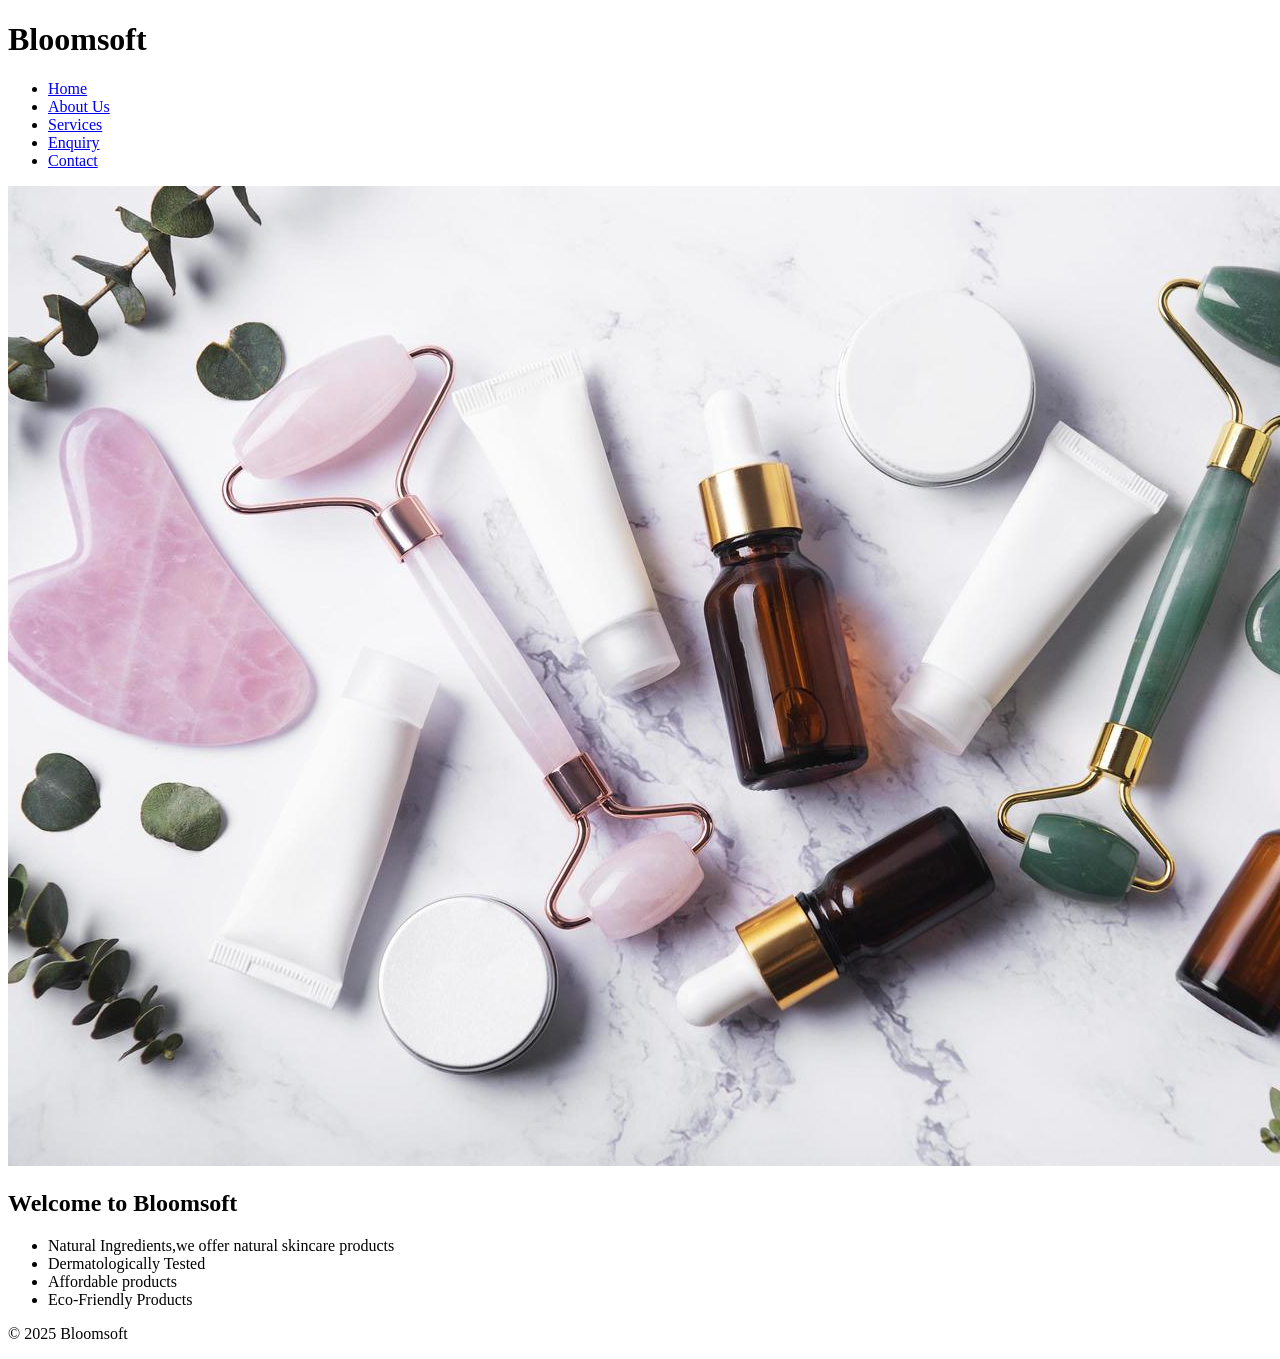
==== index.html @ 3a9ed4f7 "Initial commit" ====
<!DOCTYPE html>
<html lang="en">
<head>
  <meta charset="UTF-8">
  <title>Bloomsoft Home</title>
</head>
<body>
  <header>
    <h1>Bloomsoft</h1>
    <nav>
      <ul>
        <li><a href="index.html">Home</a></li>
        <li><a href="about.html">About Us</a></li>
        <li><a href="services.html">Services</a></li>
        <li><a href="enquiry.html">Enquiry</a></li>
        <li><a href="contact.html">Contact</a></li>
      </ul>
    </nav>
  </header>
  <img src="img3.jpg" alt="WEDE">

  <section>
    <h2>Welcome to Bloomsoft</h2>
    <ul>
       <li>Natural Ingredients,we offer natural skincare products</li>
       <li>Dermatologically Tested</li>
       <li>Affordable products </li>
       <li>Eco-Friendly Products</li>
    </ul>
                
    
  </section>
  <footer>
    <p>&copy 2025 Bloomsoft</p>
  </footer>

</body>
</html>
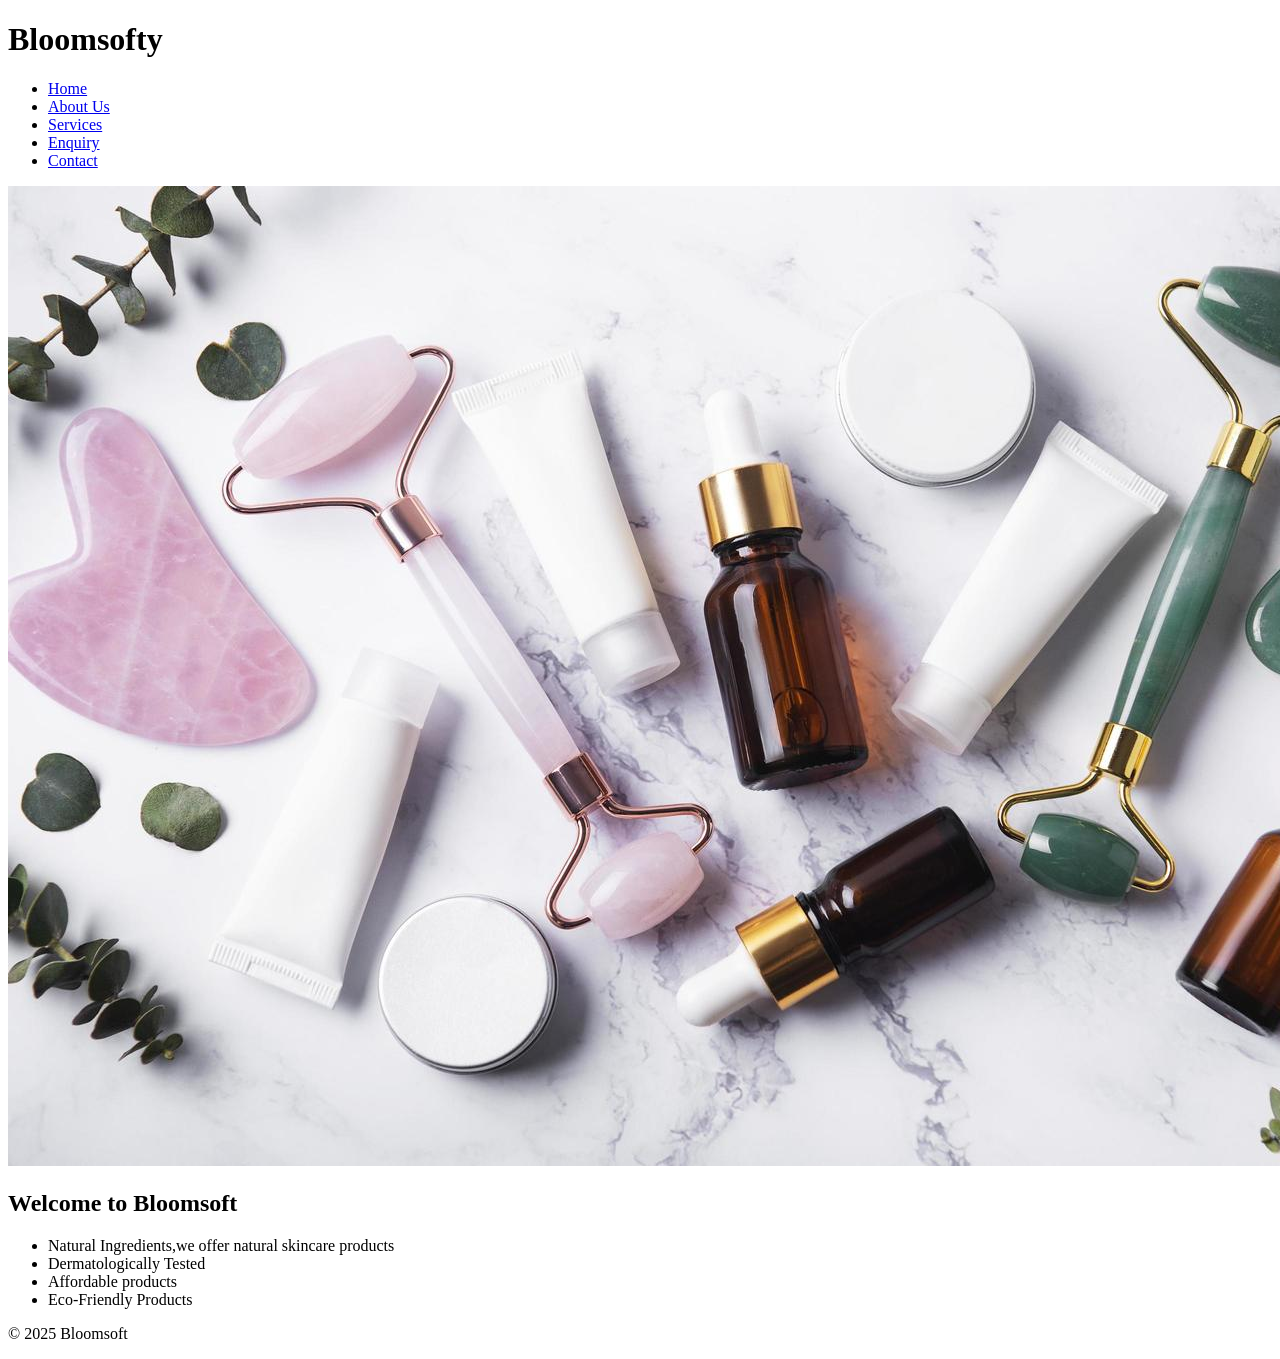
==== commit 0d9af6e1: "third commit" ====
--- a/index.html
+++ b/index.html
@@ -6,7 +6,7 @@
 </head>
 <body>
   <header>
-    <h1>Bloomsoft</h1>
+    <h1>Bloomsofty</h1>
     <nav>
       <ul>
         <li><a href="index.html">Home</a></li>
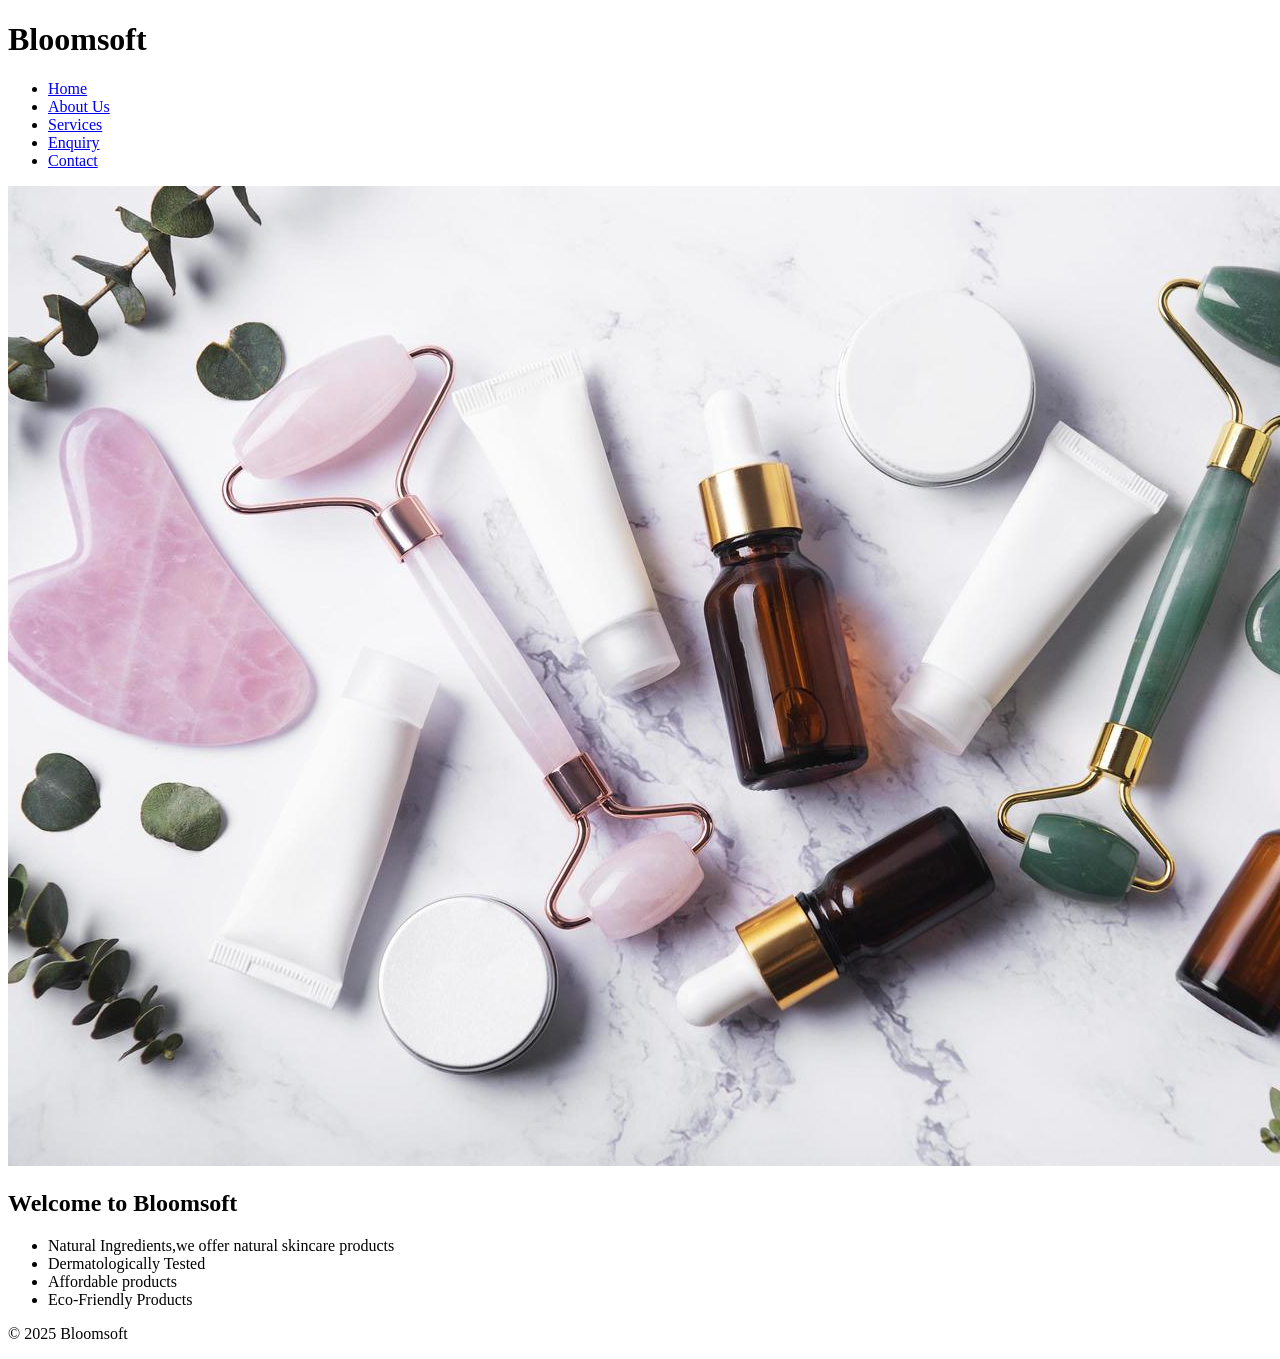
==== commit d0f20394: "third commit" ====
--- a/index.html
+++ b/index.html
@@ -6,7 +6,7 @@
 </head>
 <body>
   <header>
-    <h1>Bloomsofty</h1>
+    <h1>Bloomsoft</h1>
     <nav>
       <ul>
         <li><a href="index.html">Home</a></li>
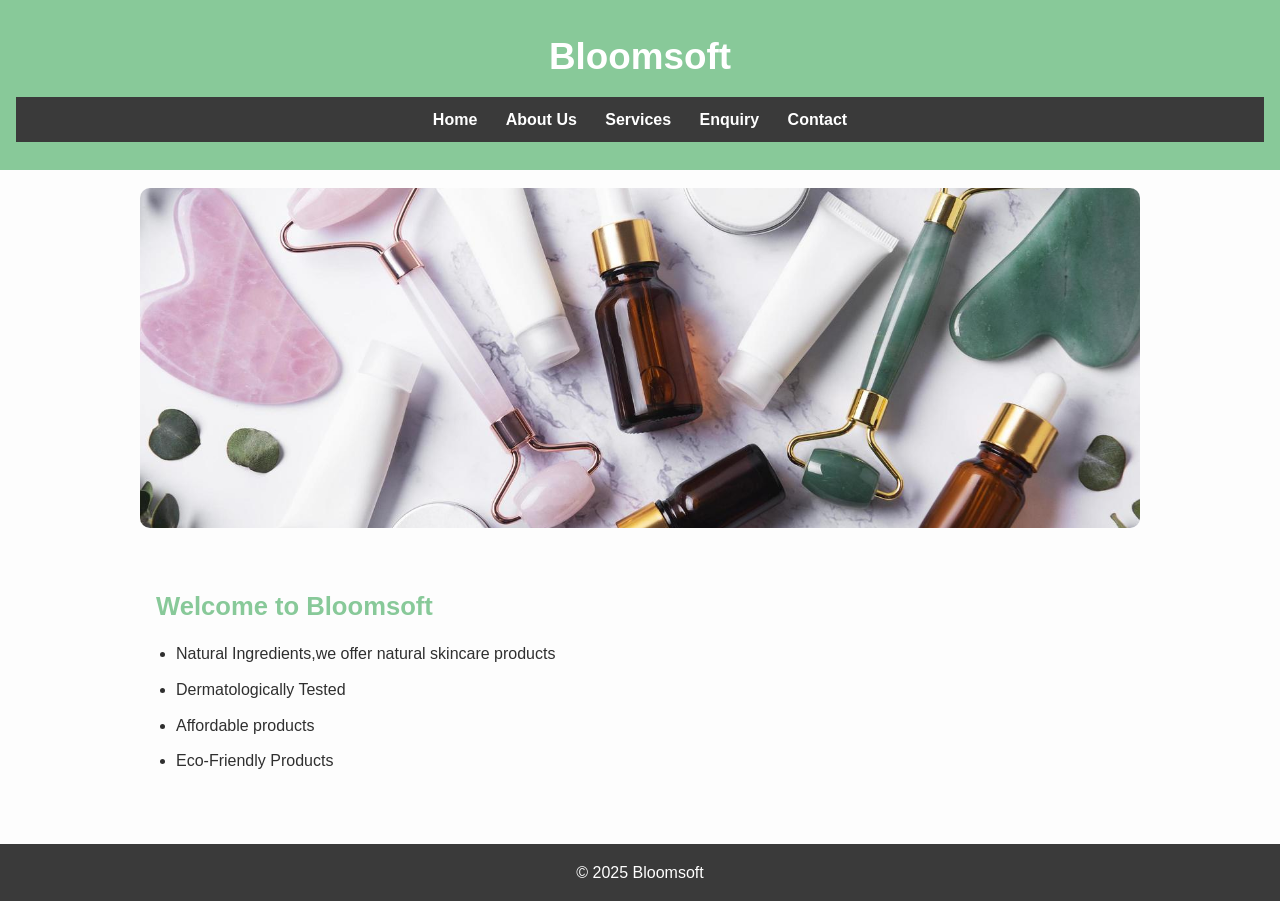
==== commit 11108bef: "Add Bloomsoft skincare website with shared CSS" ====
--- a/index.html
+++ b/index.html
@@ -1,6 +1,9 @@
 <!DOCTYPE html>
 <html lang="en">
 <head>
+
+  <link rel="stylesheet" href="style.css">
+
   <meta charset="UTF-8">
   <title>Bloomsoft Home</title>
 </head>
--- a/style.css
+++ b/style.css
@@ -0,0 +1,231 @@
+/* ===========================
+   BLOOMSOFT SKINCARE WEBSITE
+   Shared styling for all pages
+   =========================== */
+
+/* 1. Global Reset */
+* {
+  margin: 0;
+  padding: 0;
+  box-sizing: border-box;
+}
+
+/* 2. CSS Variables */
+:root {
+  --bg: #fdfdfd;
+  --text: #2f2f2f;
+  --leaf: #88c999;
+  --leaf-dark: #66a777;
+  --ink: #2b2b2b;
+  --nav: #3a3a3a;
+  --card: #ffffff;
+  --border: rgba(0, 0, 0, 0.12);
+}
+
+/* 3. Body & Typography */
+body {
+  font-family: Arial, Helvetica, sans-serif;
+  background: var(--bg);
+  color: var(--text);
+  line-height: 1.6;
+}
+
+/* 4. Layout Helpers */
+main {
+  padding: 40px 16px;
+}
+
+.container {
+  max-width: 1000px;
+  margin: 0 auto;
+}
+
+/* 5. Header */
+header {
+  background: var(--leaf);
+  color: white;
+  text-align: center;
+  padding: 28px 16px;
+}
+
+header h1 {
+  font-size: clamp(1.8rem, 3vw, 2.3rem);
+  margin-bottom: 10px;
+}
+
+header h2 {
+  font-weight: 500;
+  opacity: 0.95;
+  margin-top: 4px;
+}
+
+/* 6. Navigation */
+nav {
+  background: var(--nav);
+  text-align: center;
+}
+
+nav ul {
+  list-style: none;
+  padding: 10px 8px;
+}
+
+nav ul li {
+  display: inline-block;
+  margin: 0 12px;
+}
+
+nav ul li a {
+  color: white;
+  text-decoration: none;
+  font-weight: bold;
+}
+
+nav ul li a:hover {
+  color: var(--leaf);
+}
+
+/* 7. Hero / Sections */
+section {
+  padding: 40px 16px;
+}
+
+section,
+main {
+  max-width: 1000px;
+  margin: 0 auto;
+}
+
+section h2 {
+  color: var(--leaf);
+  margin-bottom: 14px;
+  font-size: 1.6rem;
+}
+
+section p {
+  margin-bottom: 12px;
+}
+
+section ul {
+  padding-left: 20px;
+  margin-top: 10px;
+}
+
+/* 8. Images */
+img {
+  display: block;
+  width: min(100%, 1000px);
+  max-height: 340px;
+  object-fit: cover;
+  margin: 18px auto;
+  border-radius: 10px;
+}
+
+/* 9. Services list (ul direct under section) */
+section > ul {
+  margin: 10px 0;
+}
+
+section > ul li {
+  margin: 10px 0;
+}
+
+/* 10. Forms */
+form {
+  background: var(--card);
+  border: 1px solid var(--border);
+  border-radius: 14px;
+  padding: 18px;
+  max-width: 720px;
+  margin: 0 auto;
+}
+
+form label {
+  font-weight: bold;
+  margin-top: 10px;
+  display: inline-block;
+}
+
+form input,
+form textarea {
+  width: 100%;
+  padding: 11px 12px;
+  margin-top: 6px;
+  border: 1px solid rgba(0, 0, 0, 0.2);
+  border-radius: 8px;
+  outline: none;
+  font-size: 1rem;
+  background: #fff;
+}
+
+form textarea {
+  min-height: 120px;
+  resize: vertical;
+}
+
+form input:focus,
+form textarea:focus {
+  border-color: rgba(136, 201, 153, 0.9);
+  box-shadow: 0 0 0 3px rgba(136, 201, 153, 0.25);
+}
+
+form button {
+  margin-top: 16px;
+  padding: 12px 14px;
+  background: var(--leaf);
+  color: #fff;
+  border: none;
+  border-radius: 8px;
+  cursor: pointer;
+  font-weight: bold;
+}
+
+form button:hover {
+  background: var(--leaf-dark);
+}
+
+/* 11. Contact */
+#contact address {
+  max-width: 720px;
+  margin: 0 auto;
+  background: var(--card);
+  border: 1px solid var(--border);
+  border-radius: 14px;
+  padding: 18px;
+}
+
+#contact address p {
+  margin: 8px 0;
+}
+
+/* 12. Footer */
+footer {
+  background: var(--nav);
+  color: white;
+  text-align: center;
+  padding: 16px;
+  margin-top: 20px;
+}
+
+/* 13. Responsiveness */
+@media (max-width: 650px) {
+  nav ul li {
+    margin: 8px 6px;
+    display: inline-block;
+  }
+
+  header {
+    padding: 22px 12px;
+  }
+
+  section,
+  main {
+    padding-left: 12px;
+    padding-right: 12px;
+  }
+
+  img {
+    max-height: 260px;
+  }
+}
+
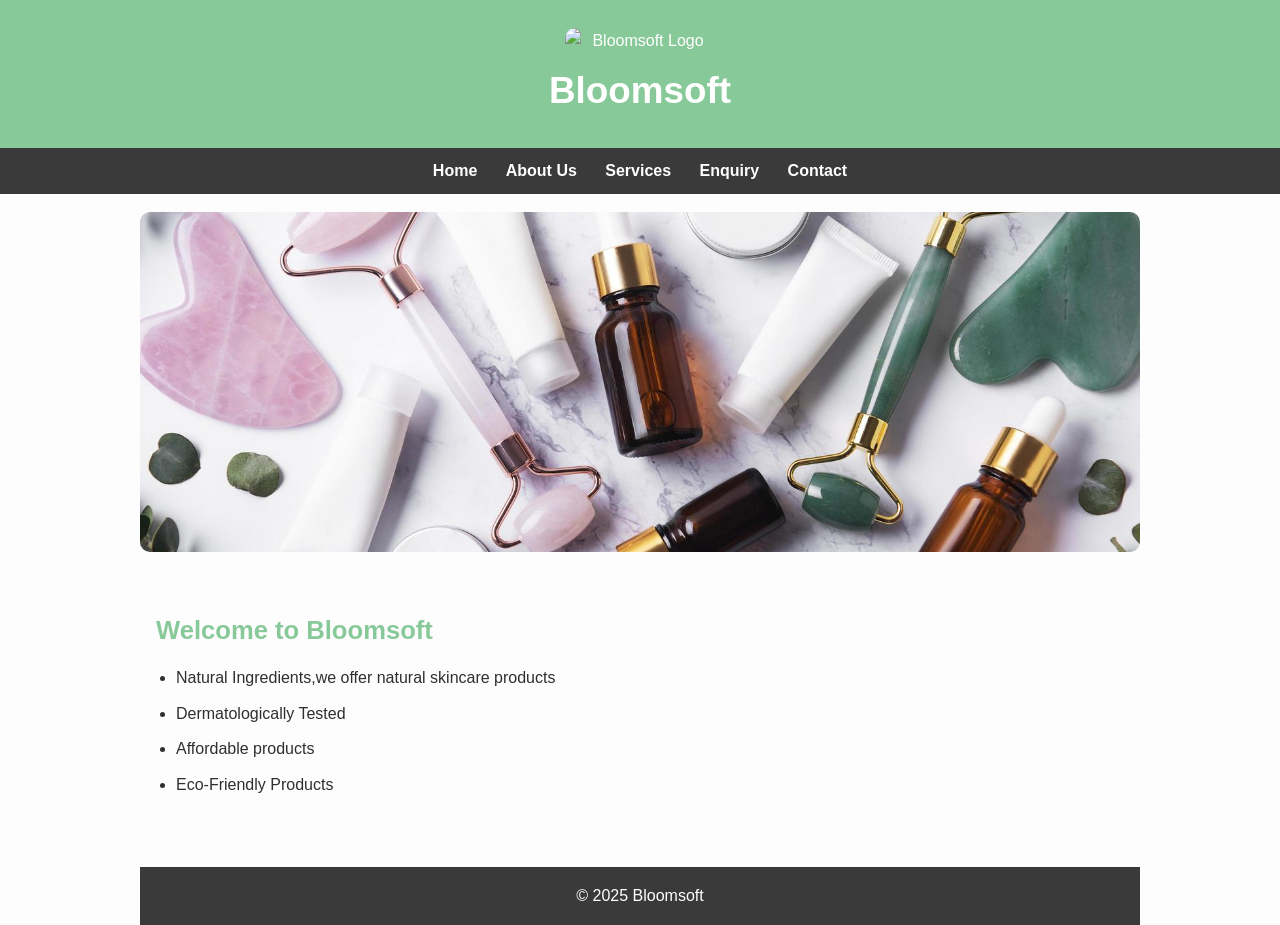
==== commit 91f2ea18: "Fix header logo styling and clean up alignment" ====
--- a/index.html
+++ b/index.html
@@ -9,7 +9,14 @@
 </head>
 <body>
   <header>
-    <h1>Bloomsoft</h1>
+    
+  <div class="logo">
+    <img src="images/bloomsoft-logo.png" alt="Bloomsoft Logo" width="150">
+  </div>
+  <h1>Bloomsoft</h1>
+</header>
+
+    
     <nav>
       <ul>
         <li><a href="index.html">Home</a></li>
@@ -34,8 +41,8 @@
     
   </section>
   <footer>
-    <p>&copy 2025 Bloomsoft</p>
+    <p>&copy; 2025 Bloomsoft</p>
   </footer>
-
 </body>
 </html>
+
--- a/style.css
+++ b/style.css
@@ -8,6 +8,11 @@
   margin: 0;
   padding: 0;
   box-sizing: border-box;
+}
+.logo img {
+  display: block;
+  margin: 0 auto;
+  max-width: 150px;
 }
 
 /* 2. CSS Variables */
@@ -38,7 +43,20 @@
 .container {
   max-width: 1000px;
   margin: 0 auto;
-}
+  padding: 0 16px;
+}
+
+/* Default page body alignment */
+body > section,
+body > main,
+body > footer {
+  max-width: 1000px;
+  margin-left: auto;
+  margin-right: auto;
+  padding-left: 16px;
+  padding-right: 16px;
+}
+
 
 /* 5. Header */
 header {
@@ -48,10 +66,25 @@
   padding: 28px 16px;
 }
 
+header .logo {
+  display: flex;
+  justify-content: center;
+  align-items: center;
+  margin: 0 auto 8px;
+}
+
+header .logo img {
+  display: block;
+  max-width: 150px;
+  height: auto;
+  margin: 0;
+}
+
 header h1 {
   font-size: clamp(1.8rem, 3vw, 2.3rem);
-  margin-bottom: 10px;
-}
+  margin: 0;
+}
+
 
 header h2 {
   font-weight: 500;
@@ -120,6 +153,19 @@
   margin: 18px auto;
   border-radius: 10px;
 }
+
+/* Keep list content aligned nicely when there isn't a dedicated wrapper */
+section > ul {
+  max-width: 900px;
+  margin-left: auto;
+  margin-right: auto;
+}
+
+/* Contact/other address text alignment */
+address {
+  text-align: left;
+}
+
 
 /* 9. Services list (ul direct under section) */
 section > ul {
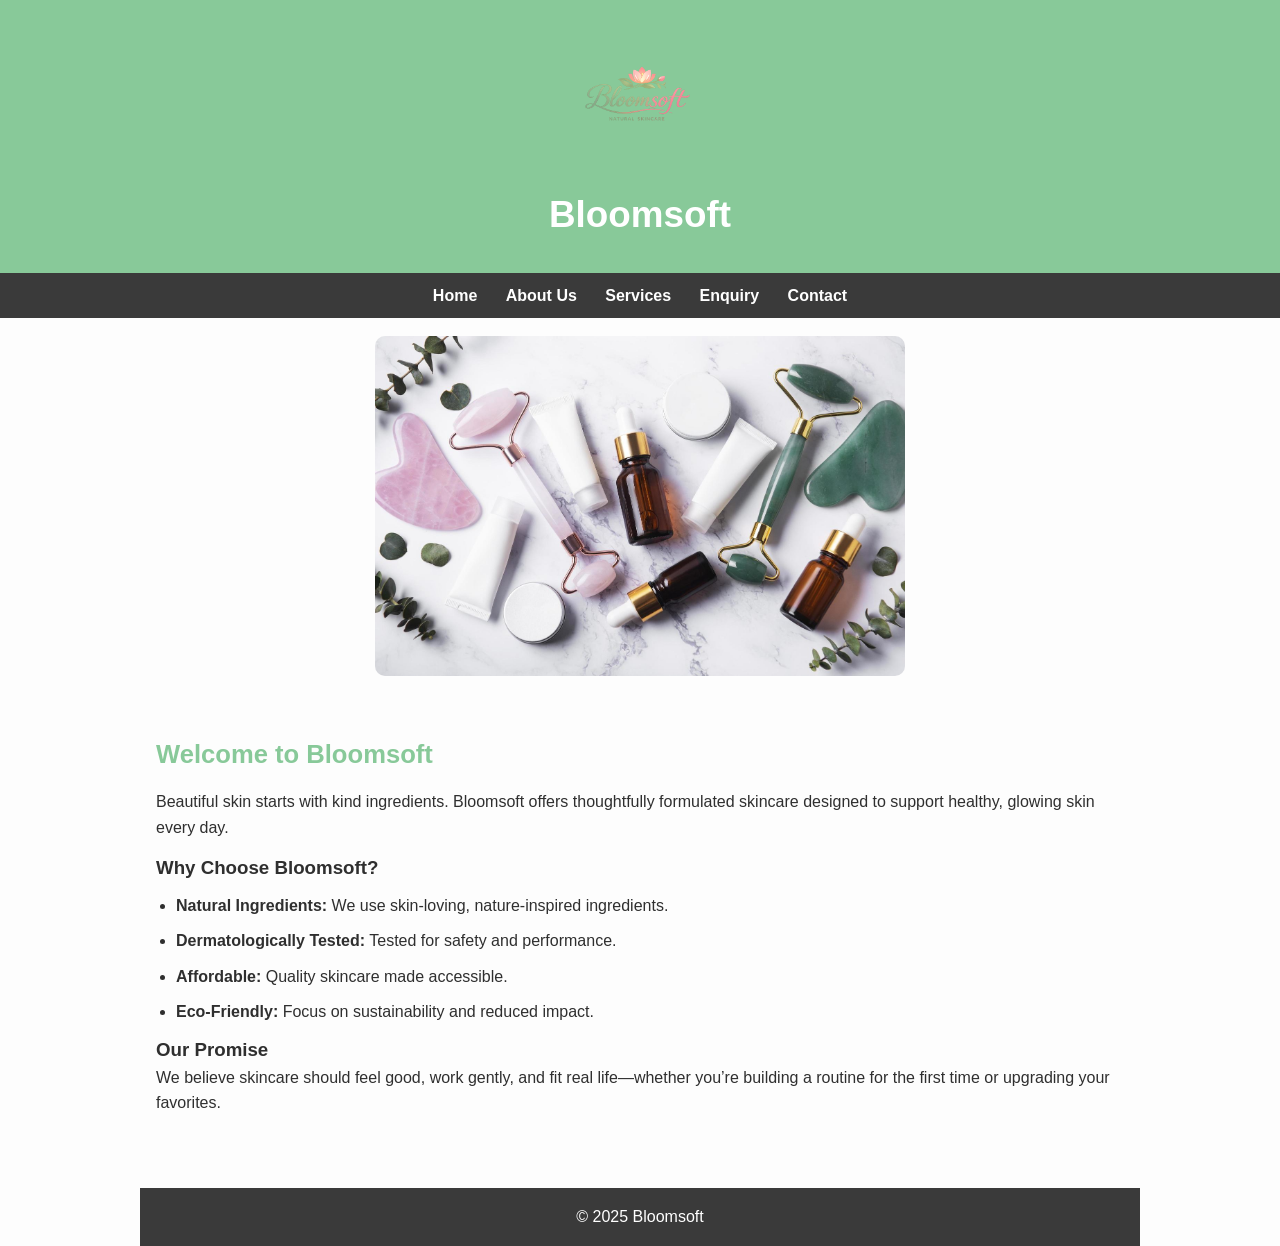
==== commit 2deb51a1: "Add skincare content and shared CSS" ====
--- a/index.html
+++ b/index.html
@@ -11,7 +11,7 @@
   <header>
     
   <div class="logo">
-    <img src="images/bloomsoft-logo.png" alt="Bloomsoft Logo" width="150">
+<img src="logo.png" alt="Bloomsoft Logo" width="150">
   </div>
   <h1>Bloomsoft</h1>
 </header>
@@ -31,14 +31,18 @@
 
   <section>
     <h2>Welcome to Bloomsoft</h2>
+    <p>Beautiful skin starts with kind ingredients. Bloomsoft offers thoughtfully formulated skincare designed to support healthy, glowing skin every day.</p>
+
+    <h3>Why Choose Bloomsoft?</h3>
     <ul>
-       <li>Natural Ingredients,we offer natural skincare products</li>
-       <li>Dermatologically Tested</li>
-       <li>Affordable products </li>
-       <li>Eco-Friendly Products</li>
+      <li><strong>Natural Ingredients:</strong> We use skin-loving, nature-inspired ingredients.</li>
+      <li><strong>Dermatologically Tested:</strong> Tested for safety and performance.</li>
+      <li><strong>Affordable:</strong> Quality skincare made accessible.</li>
+      <li><strong>Eco-Friendly:</strong> Focus on sustainability and reduced impact.</li>
     </ul>
-                
-    
+
+    <h3>Our Promise</h3>
+    <p>We believe skincare should feel good, work gently, and fit real life—whether you’re building a routine for the first time or upgrading your favorites.</p>
   </section>
   <footer>
     <p>&copy; 2025 Bloomsoft</p>
@@ -46,3 +50,4 @@
 </body>
 </html>
 
+
--- a/style.css
+++ b/style.css
@@ -147,7 +147,9 @@
 /* 8. Images */
 img {
   display: block;
-  width: min(100%, 1000px);
+  width: auto;
+  max-width: 100%;
+  height: auto;
   max-height: 340px;
   object-fit: cover;
   margin: 18px auto;
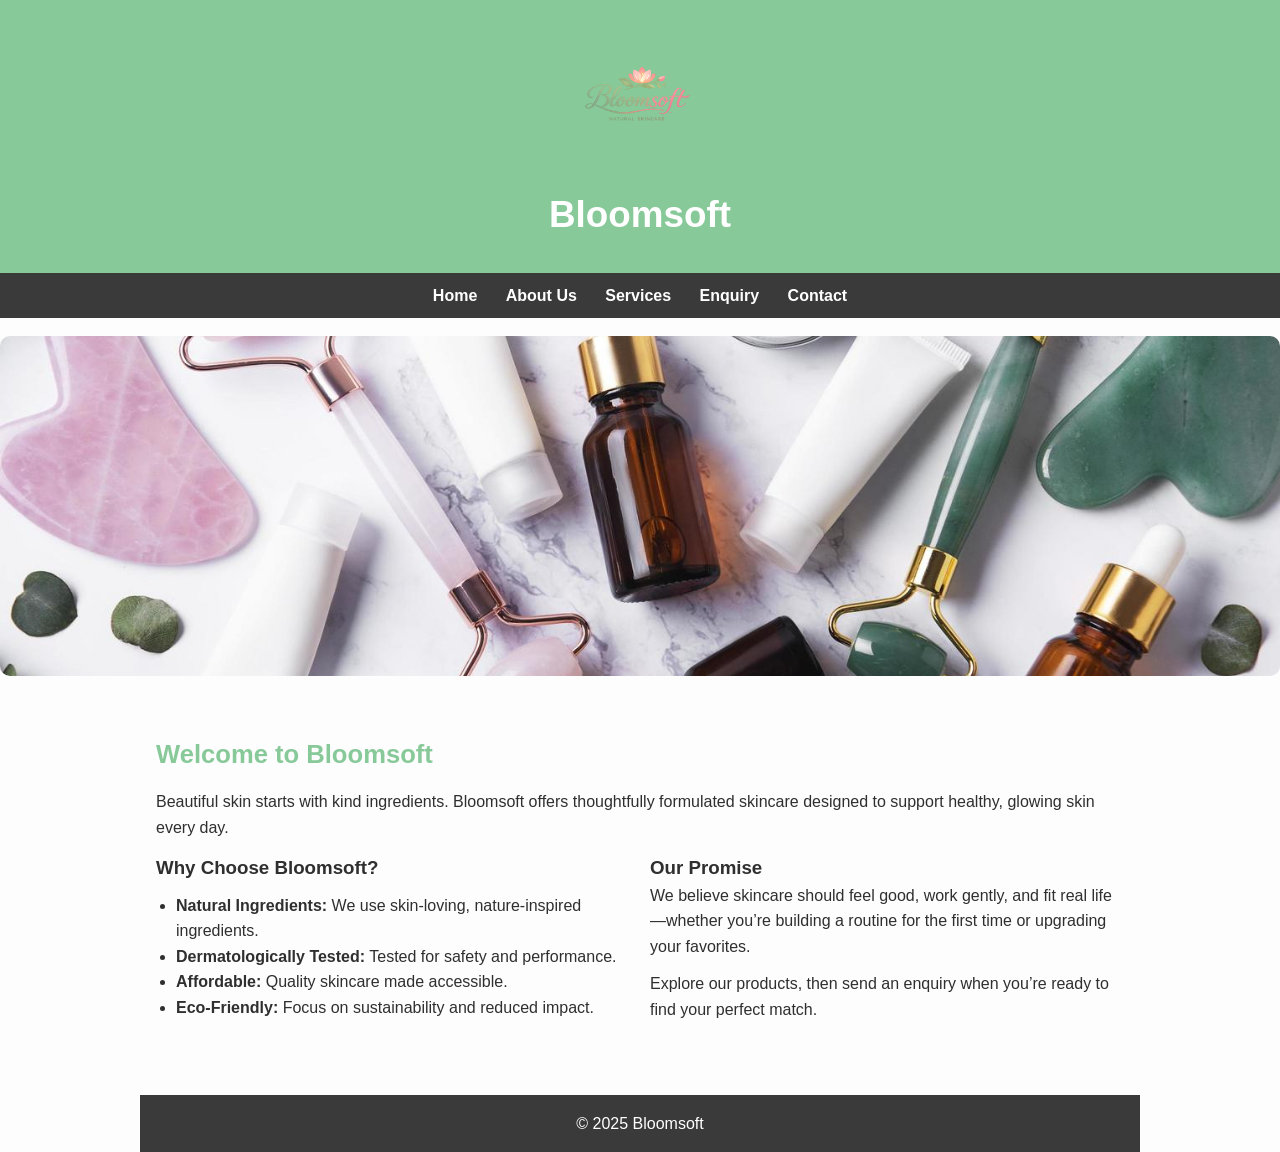
==== commit 16a59c4d: "Responsive layout, relative units, and changelog" ====
--- a/index.html
+++ b/index.html
@@ -33,17 +33,25 @@
     <h2>Welcome to Bloomsoft</h2>
     <p>Beautiful skin starts with kind ingredients. Bloomsoft offers thoughtfully formulated skincare designed to support healthy, glowing skin every day.</p>
 
-    <h3>Why Choose Bloomsoft?</h3>
-    <ul>
-      <li><strong>Natural Ingredients:</strong> We use skin-loving, nature-inspired ingredients.</li>
-      <li><strong>Dermatologically Tested:</strong> Tested for safety and performance.</li>
-      <li><strong>Affordable:</strong> Quality skincare made accessible.</li>
-      <li><strong>Eco-Friendly:</strong> Focus on sustainability and reduced impact.</li>
-    </ul>
+    <div class="columns">
+      <div>
+        <h3>Why Choose Bloomsoft?</h3>
+        <ul>
+          <li><strong>Natural Ingredients:</strong> We use skin-loving, nature-inspired ingredients.</li>
+          <li><strong>Dermatologically Tested:</strong> Tested for safety and performance.</li>
+          <li><strong>Affordable:</strong> Quality skincare made accessible.</li>
+          <li><strong>Eco-Friendly:</strong> Focus on sustainability and reduced impact.</li>
+        </ul>
+      </div>
 
-    <h3>Our Promise</h3>
-    <p>We believe skincare should feel good, work gently, and fit real life—whether you’re building a routine for the first time or upgrading your favorites.</p>
+      <div>
+        <h3>Our Promise</h3>
+        <p>We believe skincare should feel good, work gently, and fit real life—whether you’re building a routine for the first time or upgrading your favorites.</p>
+        <p>Explore our products, then send an enquiry when you’re ready to find your perfect match.</p>
+      </div>
+    </div>
   </section>
+
   <footer>
     <p>&copy; 2025 Bloomsoft</p>
   </footer>
--- a/style.css
+++ b/style.css
@@ -147,14 +147,15 @@
 /* 8. Images */
 img {
   display: block;
-  width: auto;
+  width: 100%;
   max-width: 100%;
   height: auto;
   max-height: 340px;
   object-fit: cover;
-  margin: 18px auto;
-  border-radius: 10px;
-}
+  margin: 1.125rem auto; /* relative units */
+  border-radius: 0.625rem; /* relative units */
+}
+
 
 /* Keep list content aligned nicely when there isn't a dedicated wrapper */
 section > ul {
@@ -256,6 +257,13 @@
 }
 
 /* 13. Responsiveness */
+@media (max-width: 900px) {
+  /* Multi-column layouts collapse gracefully */
+  .columns {
+    grid-template-columns: 1fr;
+  }
+}
+
 @media (max-width: 650px) {
   nav ul li {
     margin: 8px 6px;
@@ -275,5 +283,23 @@
   img {
     max-height: 260px;
   }
-}
-
+
+  /* Make sure any card/grid sections become single column on small screens */
+  .columns {
+    grid-template-columns: 1fr;
+  }
+}
+
+/* 14. Multi-column layout utility */
+.columns {
+  display: grid;
+  grid-template-columns: repeat(2, minmax(0, 1fr));
+  gap: 1.25rem;
+  align-items: start;
+}
+
+.columns > * {
+  min-width: 0;
+}
+
+
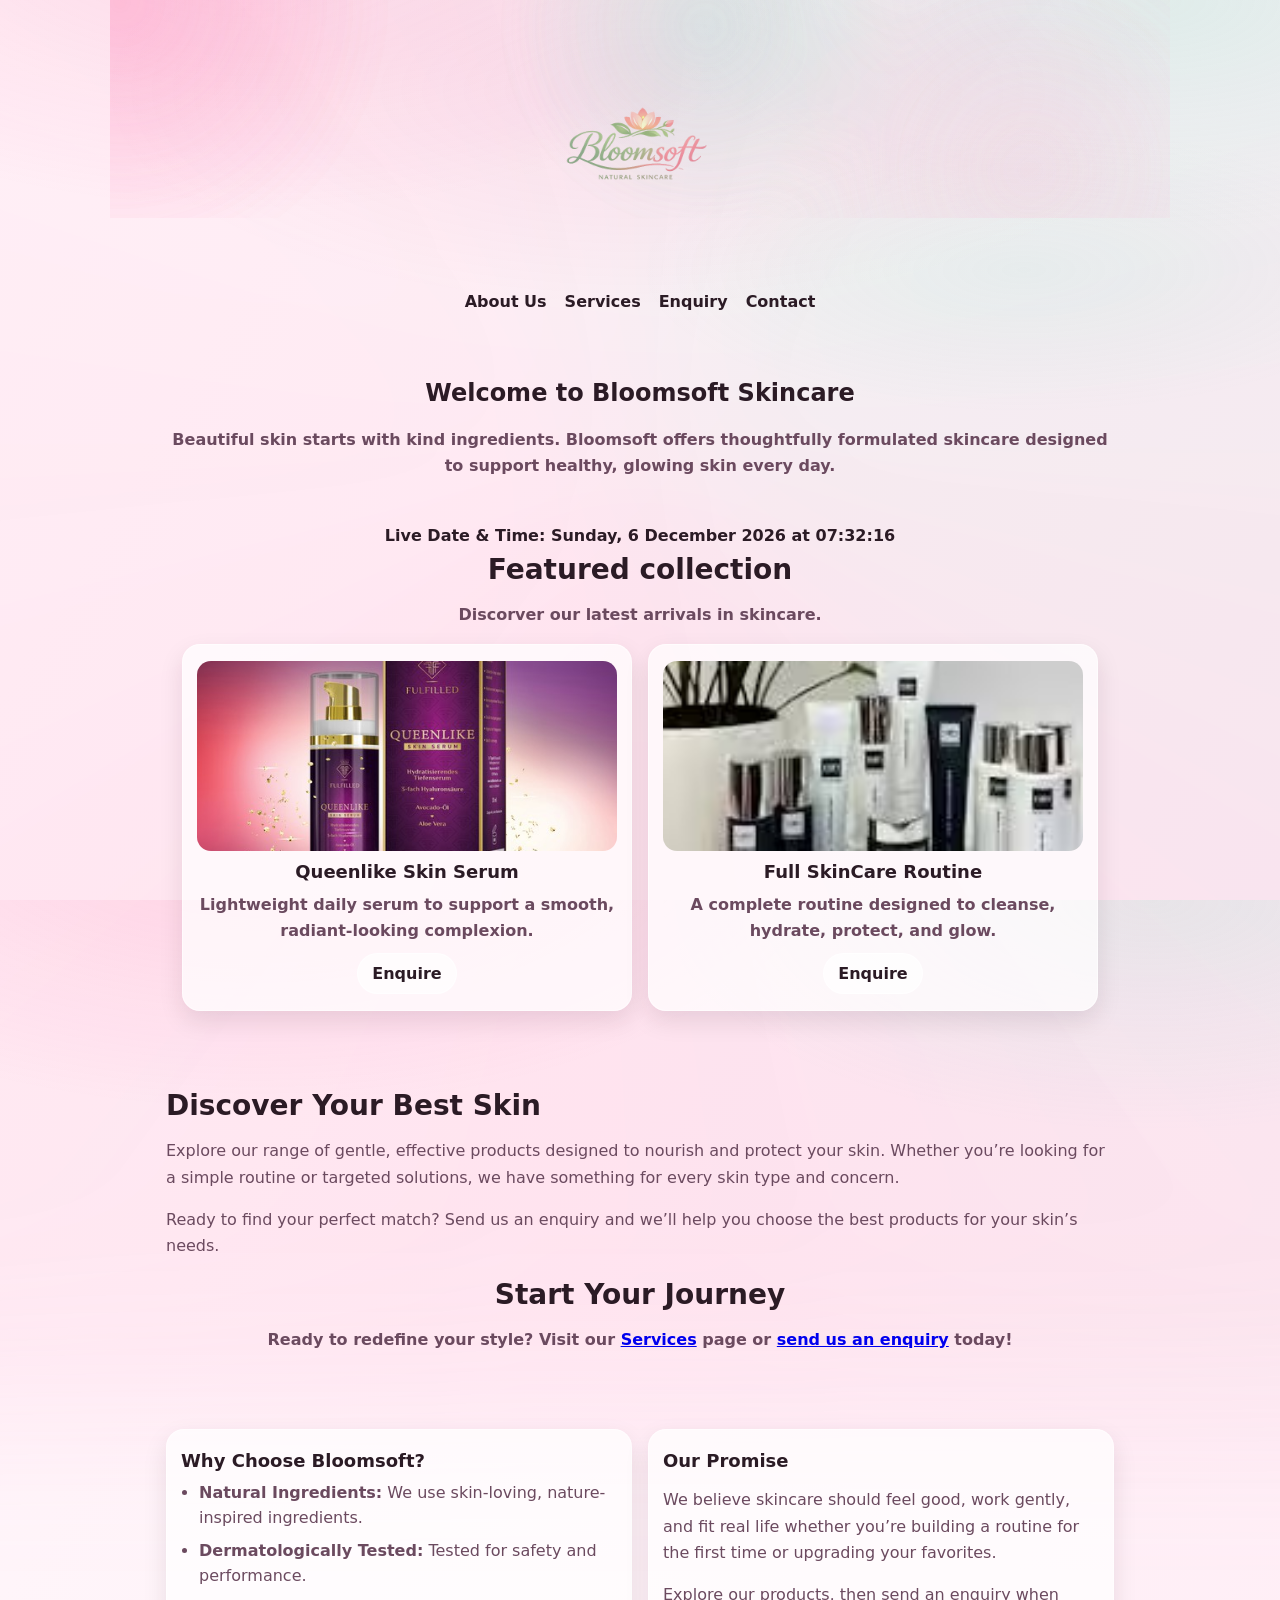
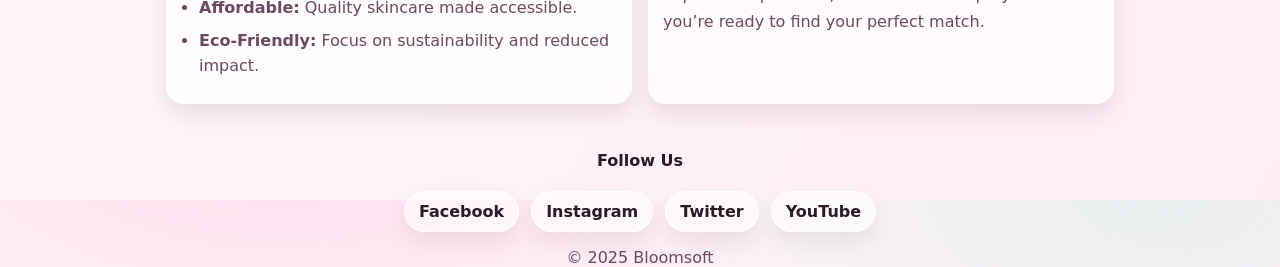
==== commit 528af711: "part 3 complete" ====
--- a/index.html
+++ b/index.html
@@ -1,37 +1,104 @@
 <!DOCTYPE html>
 <html lang="en">
 <head>
-
-  <link rel="stylesheet" href="style.css">
-
-  <meta charset="UTF-8">
-  <title>Bloomsoft Home</title>
+   <meta charset="UTF-8">
+    <meta name="viewport" content="width=device-width, initial-scale=1.0">
+    <meta name="description" content="in Polokwane. Phone:065 982 6078,Email : support@bloomsoftskincare.com . Find us at Bloomsoft  Skincare.">
+    <meta name="keywords" content="contact Bloomsoft  Skincare, Polokwane, phone, email, address,Bloomsoft  Skincare enquiry, South Africa">
+    <title> Bloomsoft  Skincare </title>
+    <link rel="stylesheet" href="./CSS/style.css">
+    <link rel="stylesheet" href="../CSS/style.css">
 </head>
 <body>
+
   <header>
-    
-  <div class="logo">
-<img src="logo.png" alt="Bloomsoft Logo" width="150">
+     <div class="page-bg" aria-hidden="true"></div>
+
+      <!-- Logo -->
+  
+  <img src="./Assests/logo.png" alt=" Bloomsoft" width="200">
+  
+  <!-- Navigation (shared header links) -->
+  <nav class="top-nav" aria-label="Primary">
+     <div style="text-align:center;">
+         <h2 style="margin-top:18px; color: var(--primary);"></h2>
+        <ul style="list-style:none; padding-left:0; display:flex; flex-wrap:wrap; justify-content:center; gap:10px; margin:0;">
+      <li><a href="pages/about.html">About Us</a></li>
+      <li><a href="pages/services.html">Services</a></li>
+      <li><a href="pages/enquiry.html">Enquiry</a></li>
+      <li><a href="pages/contact.html">Contact</a></li>
+    </ul>
   </div>
-  <h1>Bloomsoft</h1>
+  </nav>
+
+  <div class="skin-glow" aria-hidden="true"></div>
+  <div class="bubbles" aria-hidden="true">
+   
+  </div>
 </header>
 
-    
-    <nav>
-      <ul>
-        <li><a href="index.html">Home</a></li>
-        <li><a href="about.html">About Us</a></li>
-        <li><a href="services.html">Services</a></li>
-        <li><a href="enquiry.html">Enquiry</a></li>
-        <li><a href="contact.html">Contact</a></li>
-      </ul>
-    </nav>
-  </header>
-  <img src="img3.jpg" alt="WEDE">
+
+<!-- Hero Heading -->
+     <main>
+
+    <section>
+        <strong>
+        <h1 style="text-align:center;">Welcome to Bloomsoft Skincare</h1>
+        <p style="text-align:center; margin-top:6px;">
+            Beautiful skin starts with kind ingredients. Bloomsoft offers thoughtfully formulated skincare designed to support healthy, glowing skin every day.</p>
+            <section class="featured" style="text-align: center;">
+                 <div class="info-item" style="text-align:center; margin-top:12px;">
+                  <strong>Live Date &amp; Time:</strong>
+                  <span id="contactDateTime" style="font-weight: 600;"></span>
+                  </div>
+               <h2>Featured collection</h2>
+            
+
+               <p>Discorver our latest arrivals in skincare.</p>
+
+               <!-- Latest arrivals (2 featured products) -->
+               <div class="columns featured-products" style="margin-top:14px;">
+                 <div class="product-card">
+                   <img src="./Assests/QUEENLIKE SKIN SERUM.jpg" alt="Queenlike Skin Serum" class="product-img">
+
+                   <h3 class="product-title">Queenlike Skin Serum</h3>
+                   <p class="product-desc">Lightweight daily serum to support a smooth, radiant-looking complexion.</p>
+                   <a class="product-link" href="pages/enquiry.html">Enquire</a>
+                 </div>
+
+                 <div class="product-card">
+                   <img src="./Assests/Full SkinCare Routine.avif" alt="Full SkinCare Routine" class="product-img">
+
+                   <h3 class="product-title">Full SkinCare Routine</h3>
+                   <p class="product-desc">A complete routine designed to cleanse, hydrate, protect, and glow.</p>
+                   <a class="product-link" href="pages/enquiry.html">Enquire</a>
+                 </div>
+               </div>
+
+
+               
+   
+              </section>
+        </strong>
+    </section>
+   
+    </main>
+
+    <!-- Call to Action -->
+     <section>
+    <h2>Discover Your Best Skin</h2>
+    <p>Explore our range of gentle, effective products designed to nourish and protect your skin. Whether you’re looking for a simple routine or targeted solutions, we have something for every skin type and concern.</p>
+    <p>Ready to find your perfect match? Send us an enquiry and we’ll help you choose the best products for your skin’s needs.</p>
+     <strong>
+        <h2 style="text-align:center; margin-top:18px;">Start Your Journey</h2>
+        <p style="text-align:center;">
+            Ready to redefine your style? Visit our <a href="pages/services.html">Services</a> page
+            or <a href="pages/enquiry.html">send us an enquiry</a> today!
+        </p>
+        </strong>
+     </section>
 
   <section>
-    <h2>Welcome to Bloomsoft</h2>
-    <p>Beautiful skin starts with kind ingredients. Bloomsoft offers thoughtfully formulated skincare designed to support healthy, glowing skin every day.</p>
 
     <div class="columns">
       <div>
@@ -46,16 +113,28 @@
 
       <div>
         <h3>Our Promise</h3>
-        <p>We believe skincare should feel good, work gently, and fit real life—whether you’re building a routine for the first time or upgrading your favorites.</p>
+        <p>We believe skincare should feel good, work gently, and fit real life whether you’re building a routine for the first time or upgrading your favorites.</p>
         <p>Explore our products, then send an enquiry when you’re ready to find your perfect match.</p>
       </div>
     </div>
   </section>
 
+
+     <div style="text-align:center;">
+  <div class="social">
+                <h4>Follow Us</h4>
+                <div class="social-links" style="justify-content:center;">
+                    <a href="https://facebook.com">Facebook</a>
+                    <a href="https://instagram.com" class="instagram">Instagram</a>
+                    <a href="https://twitter.com" class="twitter">Twitter</a>
+                    <a href="https://youtube.com" class="youtube">YouTube</a>
+                </div>
+            </div>
+      </div>
+
   <footer>
     <p>&copy; 2025 Bloomsoft</p>
   </footer>
+  <script src="./JS/app.js"></script>
 </body>
 </html>
-
-
--- a/CSS/style.css
+++ b/CSS/style.css
@@ -0,0 +1,485 @@
+/* Bloomsoft Skincare Theme (CSS only)
+   - Soft pink/peach palette
+   - Animated gradient background
+   - Floating "serum bubbles"
+   - Entrance animations + hover polish
+*/
+
+:root{
+  --bg0:#fff7fb;
+  --bg1:#ffeef6;
+  --card: rgba(255,255,255,.72);
+  --card2: rgba(255,255,255,.88);
+  --text:#2b1b25;
+  --muted:#6b4a5f;
+  --brand:#ff5fa2;
+  --brand2:#ffb7d6;
+  --accent:#7be0c2;
+  --ring: rgba(255,95,162,.35);
+  --shadow: 0 18px 40px rgba(40, 10, 30, .12);
+  --shadow2: 0 10px 24px rgba(40, 10, 30, .10);
+  --radius: 18px;
+}
+
+*{ box-sizing:border-box; }
+
+html,body{ height:100%; }
+
+body{
+  margin:0;
+  font-family: ui-sans-serif, system-ui, -apple-system, Segoe UI, Roboto, Helvetica, Arial, "Apple Color Emoji","Segoe UI Emoji";
+  color:var(--text);
+  background: radial-gradient(1000px 500px at 20% -10%, rgba(255,95,162,.18), transparent 60%),
+              radial-gradient(900px 420px at 90% 0%, rgba(123,224,194,.16), transparent 55%),
+              linear-gradient(120deg, var(--bg0), var(--bg1));
+  overflow-x:hidden;
+}
+
+/* Animated gradient overlay */
+body::before{
+  content:"";
+  position:fixed;
+  inset:-40vmax;
+  background: conic-gradient(from 180deg,
+      rgba(255,95,162,.20),
+      rgba(255,183,214,.22),
+      rgba(123,224,194,.18),
+      rgba(255,95,162,.20));
+  filter: blur(90px);
+  opacity:.55;
+  z-index:-2;
+  animation: bloomSpin 14s linear infinite;
+}
+
+/* Subtle breathing glow */
+body::after{
+  content:"";
+  position:fixed;
+  inset:0;
+  z-index:-1;
+  pointer-events:none;
+  background:
+    radial-gradient(900px 360px at 50% 10%, rgba(255,95,162,.10), transparent 60%),
+    radial-gradient(700px 260px at 80% 30%, rgba(123,224,194,.10), transparent 55%);
+  animation: bloomPulse 5.5s ease-in-out infinite;
+}
+
+@keyframes bloomSpin{
+  0%{ transform: translate3d(0,0,0) rotate(0deg); }
+  100%{ transform: translate3d(0,0,0) rotate(360deg); }
+}
+
+@keyframes bloomPulse{
+  0%,100%{ opacity:.45; }
+  50%{ opacity:.70; }
+}
+
+/* Reduce motion */
+@media (prefers-reduced-motion: reduce){
+  body::before, body::after{ animation:none !important; }
+  *{ scroll-behavior:auto !important; }
+}
+
+/* Decorative serum bubbles */
+.skin-glow{
+  position:absolute;
+  inset:-40px -40px auto -40px;
+  height:240px;
+  pointer-events:none;
+  z-index:0;
+  overflow:hidden;
+}
+
+/* place bubbles behind content */
+body{ position:relative; }
+
+
+.skin-glow::before,
+.skin-glow::after{
+  content:"";
+  position:absolute;
+  inset:-120px;
+  background:
+    radial-gradient(circle at 10% 30%, rgba(255,95,162,.32), transparent 22%),
+    radial-gradient(circle at 55% 35%, rgba(123,224,194,.26), transparent 26%),
+    radial-gradient(circle at 80% 65%, rgba(255,183,214,.28), transparent 24%);
+  filter: blur(14px);
+  opacity:.55;
+  animation: glowDrift 6.5s ease-in-out infinite;
+}
+
+.skin-glow::after{
+  opacity:.40;
+  filter: blur(22px);
+  animation-duration: 9s;
+}
+
+@keyframes glowDrift{
+  0%,100%{ transform: translate3d(0,0,0) scale(1); }
+  50%{ transform: translate3d(24px,-12px,0) scale(1.03); }
+}
+
+/* Bubble particles (pure CSS) */
+.bubbles{
+  position:absolute;
+  inset:-40px -40px auto -40px;
+  height:260px;
+  pointer-events:none;
+  z-index:0;
+}
+
+.bubbles i{
+  position:absolute;
+  width:14px;
+  height:14px;
+  border-radius:999px;
+  background: radial-gradient(circle at 30% 30%, rgba(255,255,255,.95), rgba(255,255,255,.20) 40%, rgba(255,255,255,0) 70%),
+              radial-gradient(circle at 50% 50%, rgba(255,95,162,.22), rgba(255,95,162,0) 65%);
+  box-shadow: 0 0 0 1px rgba(255,255,255,.22), 0 10px 20px rgba(255,95,162,.10);
+  opacity:.85;
+  transform: translateY(0);
+  animation: bubbleFloat 3.8s ease-in-out infinite;
+}
+
+.bubbles i:nth-child(1){ left:12%; top:120px; transform: scale(.85); animation-duration: 3.6s; }
+.bubbles i:nth-child(2){ left:26%; top:150px; transform: scale(.6); animation-duration: 4.4s; }
+.bubbles i:nth-child(3){ left:42%; top:110px; transform: scale(.75); animation-duration: 3.9s; }
+.bubbles i:nth-child(4){ left:60%; top:145px; transform: scale(.55); animation-duration: 4.6s; }
+.bubbles i:nth-child(5){ left:77%; top:120px; transform: scale(.7); animation-duration: 4.1s; }
+.bubbles i:nth-child(6){ left:88%; top:155px; transform: scale(.52); animation-duration: 5.0s; }
+
+.bubbles i:nth-child(1){ animation-delay: .0s; }
+.bubbles i:nth-child(2){ animation-delay: .6s; }
+.bubbles i:nth-child(3){ animation-delay: 1.1s; }
+.bubbles i:nth-child(4){ animation-delay: 1.7s; }
+.bubbles i:nth-child(5){ animation-delay: 2.2s; }
+.bubbles i:nth-child(6){ animation-delay: 2.7s; }
+
+@keyframes bubbleFloat{
+  0%,100%{ transform: translate3d(0,0,0) scale(var(--s,1)); filter: brightness(1); }
+  50%{ transform: translate3d(0,-34px,0) scale(1.05); filter: brightness(1.08); }
+}
+
+/* Layout styling */
+header{
+  position:relative;
+  margin: 18px auto 10px;
+  padding: 22px 16px 12px;
+  max-width: 980px;
+}
+
+/* Contact section sizing */
+#contact{
+  width:100%;
+  max-width: 980px;
+  margin: 0 auto;
+}
+
+
+header h1,
+header h2{
+  margin: 0;
+}
+
+header h1{
+  font-size: clamp(26px, 3.6vw, 40px);
+  letter-spacing: .2px;
+}
+
+header h2{
+  margin-top: 6px;
+  font-size: clamp(16px, 2.3vw, 20px);
+  color: var(--muted);
+  font-weight: 600;
+}
+
+nav ul{
+  list-style:none;
+  padding: 10px 0 0;
+  margin: 0;
+  display:flex;
+  flex-wrap:wrap;
+  justify-content:flex-start;
+  gap: 14px;
+}
+
+nav a{
+  position:relative;
+  display:inline-block;
+  color: var(--text);
+  text-decoration:none;
+  padding: 8px 4px;
+  font-weight: 650;
+}
+
+nav a::after{
+  content:"";
+  position:absolute;
+  left:0;
+  bottom:2px;
+  width:100%;
+  height:2px;
+  border-radius:999px;
+  background: linear-gradient(90deg, var(--brand), var(--accent));
+  transform: scaleX(0);
+  transform-origin:left;
+  transition: transform .25s ease;
+}
+
+nav a:hover::after,
+nav a:focus-visible::after{ transform: scaleX(1); }
+
+nav a:hover{ color: #3a1d2e; }
+
+img{ max-width:100%; height:auto; display:block; margin: 16px auto; }
+
+/* Product cards (home latest arrivals) */
+.product-card{
+  background: var(--card);
+  border: 1px solid rgba(255,255,255,.55);
+  box-shadow: var(--shadow2);
+  border-radius: var(--radius);
+  padding: 14px;
+  backdrop-filter: blur(10px);
+  overflow:hidden;
+}
+
+.product-img{
+  width:100%;
+  height: 190px;
+  object-fit: cover;
+  border-radius: 14px;
+  margin: 0 0 10px;
+}
+
+.product-title{
+  margin: 8px 0 6px;
+  font-size: 18px;
+}
+
+.product-desc{
+  color: var(--muted);
+  line-height: 1.6;
+  margin: 0 0 10px;
+}
+
+.product-link{
+  display:inline-block;
+  text-decoration:none;
+  font-weight:800;
+  padding: 10px 14px;
+  border-radius: 999px;
+  border: 1px solid rgba(255,255,255,.70);
+  background: rgba(255,255,255,.65);
+  color: var(--text);
+  transition: transform .2s ease, background .2s ease, box-shadow .2s ease;
+}
+
+.product-link:hover{
+  transform: translateY(-3px);
+  background: rgba(255,255,255,.85);
+  box-shadow: 0 18px 34px rgba(40, 10, 30, .14);
+}
+
+
+section{
+  max-width: 980px;
+  margin: 0 auto;
+  padding: 18px 16px 26px;
+  position:relative;
+  z-index:1;
+}
+
+section h2{
+  font-size: clamp(20px, 3vw, 28px);
+  margin: 8px 0 10px;
+}
+
+section p{
+  color: var(--muted);
+  line-height:1.65;
+}
+
+/* Form styling (used on enquiry/contact pages) */
+.contact-form{
+  margin-top: 18px;
+  padding: 16px;
+}
+
+.contact-form form{
+  display:block;
+}
+
+.contact-form h2,
+.contact-form h3{
+  margin-top:0;
+}
+
+.form-group{
+  margin: 12px 0;
+}
+
+.form-group label{
+  display:block;
+  font-weight: 800;
+  margin-bottom: 6px;
+}
+
+input[type="text"],
+input[type="email"],
+input[type="tel"],
+input[type="date"],
+select,
+textarea{
+  width:100%;
+  padding: 12px 12px;
+  border-radius: 14px;
+  border: 1px solid rgba(255,255,255,.65);
+  background: rgba(255,255,255,.70);
+  color: var(--text);
+  outline: none;
+  box-shadow: 0 10px 24px rgba(40, 10, 30, .06);
+  transition: box-shadow .2s ease, transform .2s ease, border-color .2s ease, background .2s ease;
+}
+
+textarea{ resize: vertical; min-height: 120px; }
+
+input::placeholder, textarea::placeholder{
+  color: rgba(107, 74, 95, .75);
+}
+
+input:focus,
+select:focus,
+textarea:focus{
+  border-color: rgba(255,95,162,.55);
+  box-shadow: 0 18px 40px rgba(255,95,162,.14);
+  transform: translateY(-1px);
+}
+
+button[type="submit"],
+button{
+  cursor:pointer;
+  width:100%;
+
+  padding: 12px 14px;
+  border-radius: 999px;
+  border: 1px solid rgba(255,255,255,.65);
+  background: linear-gradient(90deg, rgba(255,95,162,.92), rgba(123,224,194,.92));
+  color: #fff;
+  font-weight: 900;
+  letter-spacing: .2px;
+  box-shadow: var(--shadow);
+  transition: transform .2s ease, box-shadow .2s ease, filter .2s ease;
+}
+
+button[type="submit"]:hover,
+button:hover{
+  transform: translateY(-2px);
+  filter: saturate(1.05);
+  box-shadow: 0 22px 48px rgba(255,95,162,.20);
+}
+
+
+.columns{
+  display:grid;
+  grid-template-columns: repeat(2, minmax(0,1fr));
+  gap: 16px;
+  margin-top: 16px;
+}
+
+
+.columns > div{
+
+  background: var(--card);
+
+  border: 1px solid rgba(255,255,255,.55);
+  box-shadow: var(--shadow2);
+  border-radius: var(--radius);
+  padding: 16px 14px;
+  backdrop-filter: blur(10px);
+}
+
+.columns h3{
+  margin: 4px 0 10px;
+  font-size: 18px;
+}
+
+.columns ul{
+  padding-left: 18px;
+  margin: 8px 0 0;
+}
+
+.columns li{ margin: 8px 0; color: var(--muted); line-height:1.55; }
+
+.social{
+  max-width: 980px;
+  margin: 16px auto 0;
+  padding: 0 16px;
+}
+
+.social-links{
+  display:flex;
+  flex-wrap:wrap;
+  justify-content:center;
+  gap: 12px;
+}
+
+.social a{
+  text-decoration:none;
+  color: var(--text);
+  background: rgba(255,255,255,.60);
+  border: 1px solid rgba(255,255,255,.65);
+  border-radius: 999px;
+  padding: 10px 14px;
+  font-weight: 700;
+  box-shadow: 0 10px 24px rgba(40, 10, 30, .08);
+  transform: translateY(0);
+  transition: transform .2s ease, background .2s ease, box-shadow .2s ease;
+}
+
+.social a:hover{
+  transform: translateY(-3px);
+  background: rgba(255,255,255,.78);
+  box-shadow: 0 18px 34px rgba(40, 10, 30, .14);
+}
+
+footer{
+  max-width: 980px;
+  margin: 16px auto 30px;
+  padding: 0 16px;
+  color: var(--muted);
+  text-align:center;
+}
+
+footer p{ margin: 0; }
+
+/* Entrance animations */
+header,
+section,
+.columns > div,
+footer{
+  opacity:0;
+  transform: translateY(14px);
+  animation: riseIn .7s ease forwards;
+}
+
+/* Stagger */
+section{ animation-delay: .08s; }
+.columns > div{ animation-delay: .14s; }
+footer{ animation-delay: .22s; }
+
+@keyframes riseIn{
+  to{ opacity:1; transform: translateY(0); }
+}
+
+/* Responsive */
+@media (max-width: 720px){
+  .columns{ grid-template-columns: 1fr; }
+  nav ul{ justify-content:center; }
+
+  /* Ensure contact content fits mobile screens */
+  #contact{ padding: 0 4px; }
+  .map iframe{ width: 100%; }
+}
+
+
--- a/CSS/style.css
+++ b/CSS/style.css
@@ -0,0 +1,485 @@
+/* Bloomsoft Skincare Theme (CSS only)
+   - Soft pink/peach palette
+   - Animated gradient background
+   - Floating "serum bubbles"
+   - Entrance animations + hover polish
+*/
+
+:root{
+  --bg0:#fff7fb;
+  --bg1:#ffeef6;
+  --card: rgba(255,255,255,.72);
+  --card2: rgba(255,255,255,.88);
+  --text:#2b1b25;
+  --muted:#6b4a5f;
+  --brand:#ff5fa2;
+  --brand2:#ffb7d6;
+  --accent:#7be0c2;
+  --ring: rgba(255,95,162,.35);
+  --shadow: 0 18px 40px rgba(40, 10, 30, .12);
+  --shadow2: 0 10px 24px rgba(40, 10, 30, .10);
+  --radius: 18px;
+}
+
+*{ box-sizing:border-box; }
+
+html,body{ height:100%; }
+
+body{
+  margin:0;
+  font-family: ui-sans-serif, system-ui, -apple-system, Segoe UI, Roboto, Helvetica, Arial, "Apple Color Emoji","Segoe UI Emoji";
+  color:var(--text);
+  background: radial-gradient(1000px 500px at 20% -10%, rgba(255,95,162,.18), transparent 60%),
+              radial-gradient(900px 420px at 90% 0%, rgba(123,224,194,.16), transparent 55%),
+              linear-gradient(120deg, var(--bg0), var(--bg1));
+  overflow-x:hidden;
+}
+
+/* Animated gradient overlay */
+body::before{
+  content:"";
+  position:fixed;
+  inset:-40vmax;
+  background: conic-gradient(from 180deg,
+      rgba(255,95,162,.20),
+      rgba(255,183,214,.22),
+      rgba(123,224,194,.18),
+      rgba(255,95,162,.20));
+  filter: blur(90px);
+  opacity:.55;
+  z-index:-2;
+  animation: bloomSpin 14s linear infinite;
+}
+
+/* Subtle breathing glow */
+body::after{
+  content:"";
+  position:fixed;
+  inset:0;
+  z-index:-1;
+  pointer-events:none;
+  background:
+    radial-gradient(900px 360px at 50% 10%, rgba(255,95,162,.10), transparent 60%),
+    radial-gradient(700px 260px at 80% 30%, rgba(123,224,194,.10), transparent 55%);
+  animation: bloomPulse 5.5s ease-in-out infinite;
+}
+
+@keyframes bloomSpin{
+  0%{ transform: translate3d(0,0,0) rotate(0deg); }
+  100%{ transform: translate3d(0,0,0) rotate(360deg); }
+}
+
+@keyframes bloomPulse{
+  0%,100%{ opacity:.45; }
+  50%{ opacity:.70; }
+}
+
+/* Reduce motion */
+@media (prefers-reduced-motion: reduce){
+  body::before, body::after{ animation:none !important; }
+  *{ scroll-behavior:auto !important; }
+}
+
+/* Decorative serum bubbles */
+.skin-glow{
+  position:absolute;
+  inset:-40px -40px auto -40px;
+  height:240px;
+  pointer-events:none;
+  z-index:0;
+  overflow:hidden;
+}
+
+/* place bubbles behind content */
+body{ position:relative; }
+
+
+.skin-glow::before,
+.skin-glow::after{
+  content:"";
+  position:absolute;
+  inset:-120px;
+  background:
+    radial-gradient(circle at 10% 30%, rgba(255,95,162,.32), transparent 22%),
+    radial-gradient(circle at 55% 35%, rgba(123,224,194,.26), transparent 26%),
+    radial-gradient(circle at 80% 65%, rgba(255,183,214,.28), transparent 24%);
+  filter: blur(14px);
+  opacity:.55;
+  animation: glowDrift 6.5s ease-in-out infinite;
+}
+
+.skin-glow::after{
+  opacity:.40;
+  filter: blur(22px);
+  animation-duration: 9s;
+}
+
+@keyframes glowDrift{
+  0%,100%{ transform: translate3d(0,0,0) scale(1); }
+  50%{ transform: translate3d(24px,-12px,0) scale(1.03); }
+}
+
+/* Bubble particles (pure CSS) */
+.bubbles{
+  position:absolute;
+  inset:-40px -40px auto -40px;
+  height:260px;
+  pointer-events:none;
+  z-index:0;
+}
+
+.bubbles i{
+  position:absolute;
+  width:14px;
+  height:14px;
+  border-radius:999px;
+  background: radial-gradient(circle at 30% 30%, rgba(255,255,255,.95), rgba(255,255,255,.20) 40%, rgba(255,255,255,0) 70%),
+              radial-gradient(circle at 50% 50%, rgba(255,95,162,.22), rgba(255,95,162,0) 65%);
+  box-shadow: 0 0 0 1px rgba(255,255,255,.22), 0 10px 20px rgba(255,95,162,.10);
+  opacity:.85;
+  transform: translateY(0);
+  animation: bubbleFloat 3.8s ease-in-out infinite;
+}
+
+.bubbles i:nth-child(1){ left:12%; top:120px; transform: scale(.85); animation-duration: 3.6s; }
+.bubbles i:nth-child(2){ left:26%; top:150px; transform: scale(.6); animation-duration: 4.4s; }
+.bubbles i:nth-child(3){ left:42%; top:110px; transform: scale(.75); animation-duration: 3.9s; }
+.bubbles i:nth-child(4){ left:60%; top:145px; transform: scale(.55); animation-duration: 4.6s; }
+.bubbles i:nth-child(5){ left:77%; top:120px; transform: scale(.7); animation-duration: 4.1s; }
+.bubbles i:nth-child(6){ left:88%; top:155px; transform: scale(.52); animation-duration: 5.0s; }
+
+.bubbles i:nth-child(1){ animation-delay: .0s; }
+.bubbles i:nth-child(2){ animation-delay: .6s; }
+.bubbles i:nth-child(3){ animation-delay: 1.1s; }
+.bubbles i:nth-child(4){ animation-delay: 1.7s; }
+.bubbles i:nth-child(5){ animation-delay: 2.2s; }
+.bubbles i:nth-child(6){ animation-delay: 2.7s; }
+
+@keyframes bubbleFloat{
+  0%,100%{ transform: translate3d(0,0,0) scale(var(--s,1)); filter: brightness(1); }
+  50%{ transform: translate3d(0,-34px,0) scale(1.05); filter: brightness(1.08); }
+}
+
+/* Layout styling */
+header{
+  position:relative;
+  margin: 18px auto 10px;
+  padding: 22px 16px 12px;
+  max-width: 980px;
+}
+
+/* Contact section sizing */
+#contact{
+  width:100%;
+  max-width: 980px;
+  margin: 0 auto;
+}
+
+
+header h1,
+header h2{
+  margin: 0;
+}
+
+header h1{
+  font-size: clamp(26px, 3.6vw, 40px);
+  letter-spacing: .2px;
+}
+
+header h2{
+  margin-top: 6px;
+  font-size: clamp(16px, 2.3vw, 20px);
+  color: var(--muted);
+  font-weight: 600;
+}
+
+nav ul{
+  list-style:none;
+  padding: 10px 0 0;
+  margin: 0;
+  display:flex;
+  flex-wrap:wrap;
+  justify-content:flex-start;
+  gap: 14px;
+}
+
+nav a{
+  position:relative;
+  display:inline-block;
+  color: var(--text);
+  text-decoration:none;
+  padding: 8px 4px;
+  font-weight: 650;
+}
+
+nav a::after{
+  content:"";
+  position:absolute;
+  left:0;
+  bottom:2px;
+  width:100%;
+  height:2px;
+  border-radius:999px;
+  background: linear-gradient(90deg, var(--brand), var(--accent));
+  transform: scaleX(0);
+  transform-origin:left;
+  transition: transform .25s ease;
+}
+
+nav a:hover::after,
+nav a:focus-visible::after{ transform: scaleX(1); }
+
+nav a:hover{ color: #3a1d2e; }
+
+img{ max-width:100%; height:auto; display:block; margin: 16px auto; }
+
+/* Product cards (home latest arrivals) */
+.product-card{
+  background: var(--card);
+  border: 1px solid rgba(255,255,255,.55);
+  box-shadow: var(--shadow2);
+  border-radius: var(--radius);
+  padding: 14px;
+  backdrop-filter: blur(10px);
+  overflow:hidden;
+}
+
+.product-img{
+  width:100%;
+  height: 190px;
+  object-fit: cover;
+  border-radius: 14px;
+  margin: 0 0 10px;
+}
+
+.product-title{
+  margin: 8px 0 6px;
+  font-size: 18px;
+}
+
+.product-desc{
+  color: var(--muted);
+  line-height: 1.6;
+  margin: 0 0 10px;
+}
+
+.product-link{
+  display:inline-block;
+  text-decoration:none;
+  font-weight:800;
+  padding: 10px 14px;
+  border-radius: 999px;
+  border: 1px solid rgba(255,255,255,.70);
+  background: rgba(255,255,255,.65);
+  color: var(--text);
+  transition: transform .2s ease, background .2s ease, box-shadow .2s ease;
+}
+
+.product-link:hover{
+  transform: translateY(-3px);
+  background: rgba(255,255,255,.85);
+  box-shadow: 0 18px 34px rgba(40, 10, 30, .14);
+}
+
+
+section{
+  max-width: 980px;
+  margin: 0 auto;
+  padding: 18px 16px 26px;
+  position:relative;
+  z-index:1;
+}
+
+section h2{
+  font-size: clamp(20px, 3vw, 28px);
+  margin: 8px 0 10px;
+}
+
+section p{
+  color: var(--muted);
+  line-height:1.65;
+}
+
+/* Form styling (used on enquiry/contact pages) */
+.contact-form{
+  margin-top: 18px;
+  padding: 16px;
+}
+
+.contact-form form{
+  display:block;
+}
+
+.contact-form h2,
+.contact-form h3{
+  margin-top:0;
+}
+
+.form-group{
+  margin: 12px 0;
+}
+
+.form-group label{
+  display:block;
+  font-weight: 800;
+  margin-bottom: 6px;
+}
+
+input[type="text"],
+input[type="email"],
+input[type="tel"],
+input[type="date"],
+select,
+textarea{
+  width:100%;
+  padding: 12px 12px;
+  border-radius: 14px;
+  border: 1px solid rgba(255,255,255,.65);
+  background: rgba(255,255,255,.70);
+  color: var(--text);
+  outline: none;
+  box-shadow: 0 10px 24px rgba(40, 10, 30, .06);
+  transition: box-shadow .2s ease, transform .2s ease, border-color .2s ease, background .2s ease;
+}
+
+textarea{ resize: vertical; min-height: 120px; }
+
+input::placeholder, textarea::placeholder{
+  color: rgba(107, 74, 95, .75);
+}
+
+input:focus,
+select:focus,
+textarea:focus{
+  border-color: rgba(255,95,162,.55);
+  box-shadow: 0 18px 40px rgba(255,95,162,.14);
+  transform: translateY(-1px);
+}
+
+button[type="submit"],
+button{
+  cursor:pointer;
+  width:100%;
+
+  padding: 12px 14px;
+  border-radius: 999px;
+  border: 1px solid rgba(255,255,255,.65);
+  background: linear-gradient(90deg, rgba(255,95,162,.92), rgba(123,224,194,.92));
+  color: #fff;
+  font-weight: 900;
+  letter-spacing: .2px;
+  box-shadow: var(--shadow);
+  transition: transform .2s ease, box-shadow .2s ease, filter .2s ease;
+}
+
+button[type="submit"]:hover,
+button:hover{
+  transform: translateY(-2px);
+  filter: saturate(1.05);
+  box-shadow: 0 22px 48px rgba(255,95,162,.20);
+}
+
+
+.columns{
+  display:grid;
+  grid-template-columns: repeat(2, minmax(0,1fr));
+  gap: 16px;
+  margin-top: 16px;
+}
+
+
+.columns > div{
+
+  background: var(--card);
+
+  border: 1px solid rgba(255,255,255,.55);
+  box-shadow: var(--shadow2);
+  border-radius: var(--radius);
+  padding: 16px 14px;
+  backdrop-filter: blur(10px);
+}
+
+.columns h3{
+  margin: 4px 0 10px;
+  font-size: 18px;
+}
+
+.columns ul{
+  padding-left: 18px;
+  margin: 8px 0 0;
+}
+
+.columns li{ margin: 8px 0; color: var(--muted); line-height:1.55; }
+
+.social{
+  max-width: 980px;
+  margin: 16px auto 0;
+  padding: 0 16px;
+}
+
+.social-links{
+  display:flex;
+  flex-wrap:wrap;
+  justify-content:center;
+  gap: 12px;
+}
+
+.social a{
+  text-decoration:none;
+  color: var(--text);
+  background: rgba(255,255,255,.60);
+  border: 1px solid rgba(255,255,255,.65);
+  border-radius: 999px;
+  padding: 10px 14px;
+  font-weight: 700;
+  box-shadow: 0 10px 24px rgba(40, 10, 30, .08);
+  transform: translateY(0);
+  transition: transform .2s ease, background .2s ease, box-shadow .2s ease;
+}
+
+.social a:hover{
+  transform: translateY(-3px);
+  background: rgba(255,255,255,.78);
+  box-shadow: 0 18px 34px rgba(40, 10, 30, .14);
+}
+
+footer{
+  max-width: 980px;
+  margin: 16px auto 30px;
+  padding: 0 16px;
+  color: var(--muted);
+  text-align:center;
+}
+
+footer p{ margin: 0; }
+
+/* Entrance animations */
+header,
+section,
+.columns > div,
+footer{
+  opacity:0;
+  transform: translateY(14px);
+  animation: riseIn .7s ease forwards;
+}
+
+/* Stagger */
+section{ animation-delay: .08s; }
+.columns > div{ animation-delay: .14s; }
+footer{ animation-delay: .22s; }
+
+@keyframes riseIn{
+  to{ opacity:1; transform: translateY(0); }
+}
+
+/* Responsive */
+@media (max-width: 720px){
+  .columns{ grid-template-columns: 1fr; }
+  nav ul{ justify-content:center; }
+
+  /* Ensure contact content fits mobile screens */
+  #contact{ padding: 0 4px; }
+  .map iframe{ width: 100%; }
+}
+
+
